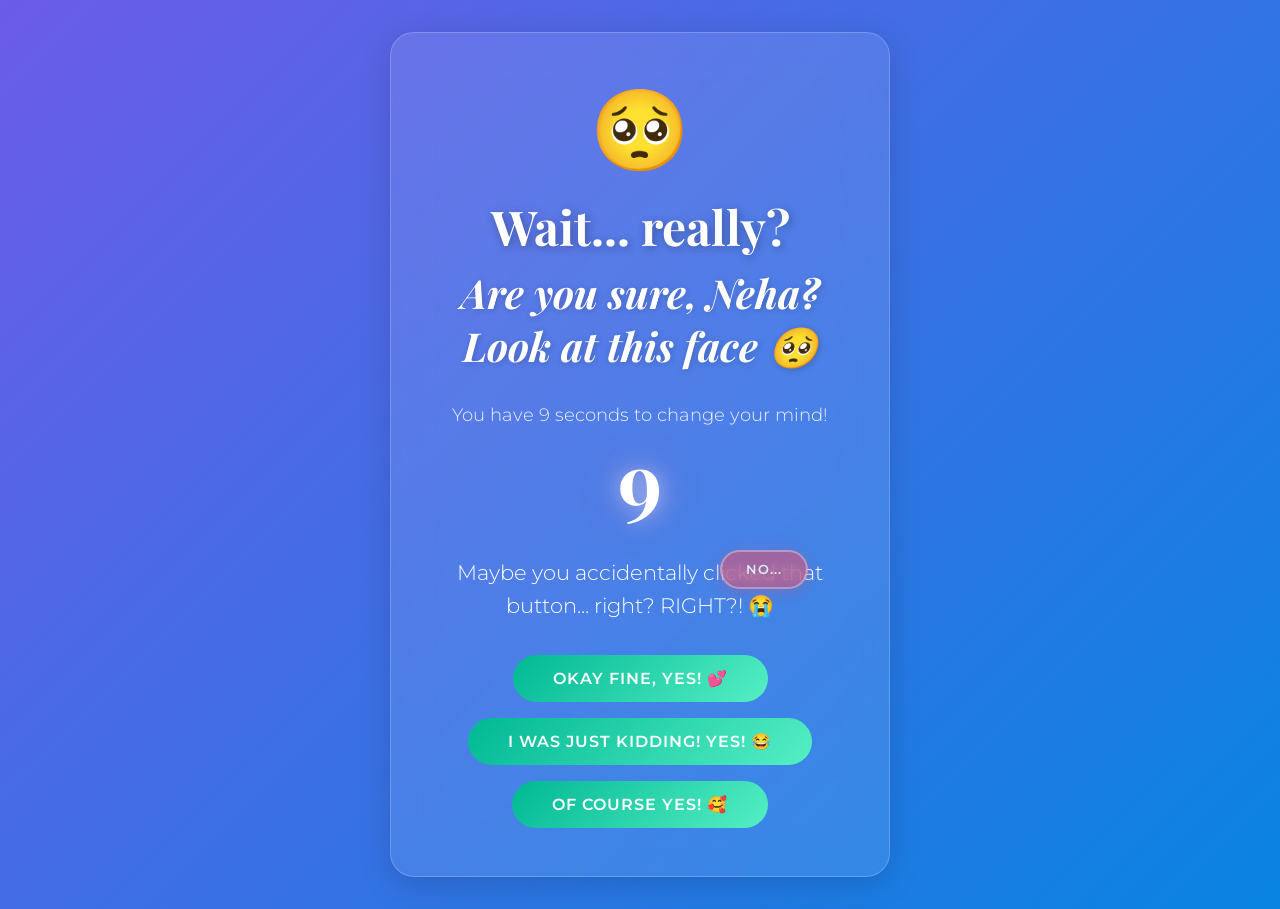
==== areyousure.html @ 9b6d23b0 "Neha's proposal site 💕" ====
<!DOCTYPE html>
<html lang="en">
<head>
  <meta charset="UTF-8">
  <meta name="viewport" content="width=device-width, initial-scale=1.0">
  <title>Wait... really? 🥺</title>
  <link rel="stylesheet" href="css/style.css">
  <style>
    .tiny-no {
      padding: 10px 24px !important;
      font-size: 0.8rem !important;
      opacity: 0.8;
    }
  </style>
</head>
<body class="bg-gradient-alt">

  <!-- Floating hearts background -->
  <div class="hearts-bg">
    <div class="heart">💔</div>
    <div class="heart">🥺</div>
    <div class="heart">💗</div>
    <div class="heart">😢</div>
    <div class="heart">💕</div>
    <div class="heart">🥺</div>
    <div class="heart">💔</div>
    <div class="heart">💗</div>
    <div class="heart">😢</div>
    <div class="heart">💕</div>
  </div>

  <!-- Main content -->
  <div class="page-container page-enter">
    <div class="glass-card">
      <div class="sad-emoji">🥺</div>
      <h1 class="heading-romantic" style="font-size: clamp(1.8rem, 5vw, 3rem); margin-top: 1rem;">
        Wait... really?
      </h1>
      <p class="subheading">Are you sure, Neha? Look at this face 🥺</p>

      <!-- Countdown timer -->
      <div class="countdown-container" id="countdown-container">
        <p class="countdown-text">You have <span id="countdown-label">10 seconds</span> to change your mind!</p>
        <div class="countdown-number" id="countdown-number">10</div>
      </div>

      <p class="body-text" id="plea-text">
        Maybe you accidentally clicked that button... right? RIGHT?! 😭
      </p>

      <!-- Decoy button area -->
      <div class="decoy-container" id="decoy-area">
        <button class="decoy-btn" onclick="window.location.href='celebration.html'">Okay fine, YES! 💕</button>
        <button class="decoy-btn" onclick="window.location.href='celebration.html'">I was just kidding! YES! 😂</button>
        <button class="decoy-btn" onclick="window.location.href='celebration.html'">OF COURSE YES! 🥰</button>
      </div>
    </div>
  </div>

  <!-- Tiny, super evasive No button -->
  <button class="btn btn-no tiny-no" id="no-btn">no...</button>

  <script src="js/dodge.js"></script>
  <script>
    // Countdown timer
    (function () {
      var countdownEl = document.getElementById('countdown-number');
      var countdownLabel = document.getElementById('countdown-label');
      var decoyArea = document.getElementById('decoy-area');
      var timeLeft = 10;

      var timer = setInterval(function () {
        timeLeft--;
        if (timeLeft >= 0) {
          countdownEl.textContent = timeLeft;
          countdownLabel.textContent = timeLeft + ' second' + (timeLeft !== 1 ? 's' : '');
        }

        if (timeLeft <= 0) {
          clearInterval(timer);
          countdownEl.textContent = '💕';
          countdownLabel.textContent = '0 seconds';

          // Time's up! Add more YES buttons
          var bonusTexts = [
            "TIME'S UP! Say YES! 🎉",
            "Too late to say No! 😂",
            "YES is the only answer! 💕",
            "Your heart says YES! 🥰"
          ];
          bonusTexts.forEach(function (text) {
            var btn = document.createElement('button');
            btn.className = 'decoy-btn';
            btn.textContent = text;
            btn.style.animation = 'bounceIn 0.5s ease-out';
            btn.onclick = function () { window.location.href = 'celebration.html'; };
            decoyArea.appendChild(btn);
          });

          // Update countdown text
          document.querySelector('.countdown-text').textContent = "Time's up! There's only one answer now! 💕";
        }
      }, 1000);
    })();

    // Even more aggressive dodging for this page
    var noBtn = document.getElementById('no-btn');
    var pleaText = document.getElementById('plea-text');
    var decoyArea = document.getElementById('decoy-area');
    var extraDodges = 0;

    var pleaTexts = [
      "Maybe you accidentally clicked that button... right? RIGHT?! 😭",
      "Okay that's TWO times now... are you just testing the button? 🤔",
      "NEHA PLEASE 😭😭😭 Just click one of the green buttons!",
      "I literally made this entire website for you... 🥺💕",
      "The No button is getting smaller... just like my hopes 😂😭",
      "Fine, I'll add MORE Yes buttons! You can't escape love! 💕"
    ];

    // Override dodge behavior for harder mode
    noBtn.addEventListener('mouseenter', function () {
      extraDodges++;

      // Update plea text
      if (extraDodges < pleaTexts.length) {
        pleaText.textContent = pleaTexts[extraDodges];
      }

      // Shrink even more
      var size = Math.max(4, 14 - extraDodges * 2);
      noBtn.style.fontSize = size + 'px';
      noBtn.style.padding = Math.max(2, 6 - extraDodges) + 'px ' + Math.max(4, 14 - extraDodges * 2) + 'px';
      noBtn.style.opacity = Math.max(0.1, 0.4 - extraDodges * 0.05);

      // Grow existing YES buttons
      var decoyBtns = decoyArea.querySelectorAll('.decoy-btn');
      var growScale = 1 + extraDodges * 0.06;
      decoyBtns.forEach(function (btn) {
        btn.style.transform = 'scale(' + Math.min(growScale, 1.5) + ')';
      });

      // Add more Yes decoy buttons
      if (extraDodges % 2 === 0) {
        var newBtn = document.createElement('button');
        newBtn.className = 'decoy-btn';
        var texts = ["YES YES YES! 💕", "Definitely YES! 🥰", "Say YES already! 😂", "100% YES! 💖", "YESSS! 🎉"];
        newBtn.textContent = texts[Math.floor(Math.random() * texts.length)];
        newBtn.onclick = function () { window.location.href = 'celebration.html'; };
        decoyArea.appendChild(newBtn);
      }

      // After many dodges, the No button disappears entirely
      if (extraDodges >= 10) {
        noBtn.style.display = 'none';
        pleaText.textContent = "The 'No' button has left the chat. There's only one option now! 😂💕";
      }
    });

    // If somehow clicked again, just reload with funnier text
    noBtn.addEventListener('click', function (e) {
      e.preventDefault();
      e.stopPropagation();
      window.location.reload();
    });
  </script>
</body>
</html>
---- css/style.css ----
@import url('https://fonts.googleapis.com/css2?family=Montserrat:wght@300;400;500;600;700;800&family=Playfair+Display:ital,wght@0,400;0,600;0,700;0,800;1,400;1,600;1,700&display=swap');

/* ========== RESET & BASE ========== */
*, *::before, *::after {
  margin: 0;
  padding: 0;
  box-sizing: border-box;
}

html {
  scroll-behavior: smooth;
}

html, body {
  width: 100%;
  min-height: 100vh;
  overflow-x: hidden;
  font-family: 'Montserrat', sans-serif;
  color: #fff;
}

/* ========== ANIMATED BACKGROUNDS ========== */
.bg-gradient {
  background: linear-gradient(-45deg, #ff6b9d, #c44dff, #ff4757, #ffa502, #ff6b9d);
  background-size: 400% 400%;
  animation: gradientShift 8s ease infinite;
}

.bg-gradient-alt {
  background: linear-gradient(-45deg, #6c5ce7, #a29bfe, #74b9ff, #0984e3, #6c5ce7);
  background-size: 400% 400%;
  animation: gradientShift 10s ease infinite;
}

.bg-celebration {
  background: linear-gradient(-45deg, #ff6b9d, #ff4757, #ffa502, #c44dff, #ff6b9d, #ff4757);
  background-size: 600% 600%;
  animation: gradientShift 6s ease infinite;
}

@keyframes gradientShift {
  0% { background-position: 0% 50%; }
  50% { background-position: 100% 50%; }
  100% { background-position: 0% 50%; }
}

/* ========== PAGE LAYOUT ========== */
.page-container {
  display: flex;
  flex-direction: column;
  align-items: center;
  justify-content: center;
  min-height: 100vh;
  padding: 2rem;
  position: relative;
  z-index: 1;
}

/* ========== FLOATING HEARTS BACKGROUND ========== */
.hearts-bg {
  position: fixed;
  top: 0;
  left: 0;
  width: 100%;
  height: 100%;
  pointer-events: none;
  overflow: hidden;
  z-index: 0;
}

.heart {
  position: absolute;
  bottom: -10%;
  font-size: 1.5rem;
  animation: floatUp linear infinite;
  opacity: 0.6;
}

.heart:nth-child(1)  { left: 5%;  animation-duration: 8s;  animation-delay: 0s;   font-size: 1.2rem; }
.heart:nth-child(2)  { left: 15%; animation-duration: 10s; animation-delay: 1s;   font-size: 1.8rem; }
.heart:nth-child(3)  { left: 25%; animation-duration: 7s;  animation-delay: 2s;   font-size: 1rem;  }
.heart:nth-child(4)  { left: 35%; animation-duration: 9s;  animation-delay: 0.5s; font-size: 2rem;  }
.heart:nth-child(5)  { left: 45%; animation-duration: 11s; animation-delay: 3s;   font-size: 1.4rem; }
.heart:nth-child(6)  { left: 55%; animation-duration: 8s;  animation-delay: 1.5s; font-size: 1.6rem; }
.heart:nth-child(7)  { left: 65%; animation-duration: 10s; animation-delay: 2.5s; font-size: 1.1rem; }
.heart:nth-child(8)  { left: 75%; animation-duration: 7s;  animation-delay: 0.8s; font-size: 1.9rem; }
.heart:nth-child(9)  { left: 85%; animation-duration: 9s;  animation-delay: 3.5s; font-size: 1.3rem; }
.heart:nth-child(10) { left: 92%; animation-duration: 12s; animation-delay: 1.2s; font-size: 1.7rem; }

@keyframes floatUp {
  0% {
    transform: translateY(0) rotate(0deg) scale(1);
    opacity: 0.7;
  }
  50% {
    opacity: 1;
  }
  100% {
    transform: translateY(-110vh) rotate(720deg) scale(0.3);
    opacity: 0;
  }
}

/* ========== TYPOGRAPHY ========== */
.heading-romantic {
  font-family: 'Playfair Display', serif;
  font-weight: 700;
  font-size: clamp(2rem, 6vw, 4rem);
  text-shadow: 2px 2px 10px rgba(0, 0, 0, 0.3);
  margin-bottom: 0.5rem;
  text-align: center;
}

.subheading {
  font-family: 'Playfair Display', serif;
  font-style: italic;
  font-size: clamp(1.5rem, 4vw, 2.5rem);
  font-weight: 700;
  text-shadow: 1px 1px 6px rgba(0, 0, 0, 0.2);
  margin-bottom: 2rem;
  text-align: center;
}

.body-text {
  font-family: 'Montserrat', sans-serif;
  font-size: clamp(1rem, 2.5vw, 1.3rem);
  font-weight: 300;
  line-height: 1.6;
  text-align: center;
  max-width: 600px;
}

/* ========== PHOTO PLACEHOLDER ========== */
.photo-frame {
  width: clamp(150px, 30vw, 220px);
  height: clamp(150px, 30vw, 220px);
  border-radius: 50%;
  border: 5px solid rgba(255, 255, 255, 0.6);
  overflow: hidden;
  margin: 1.5rem 0;
  position: relative;
  background: rgba(255, 255, 255, 0.1);
  backdrop-filter: blur(10px);
  display: flex;
  align-items: center;
  justify-content: center;
  animation: glowRingPulse 3s ease-in-out infinite;
}

@keyframes glowRingPulse {
  0%, 100% {
    box-shadow: 0 0 30px rgba(255, 107, 157, 0.5), 0 0 60px rgba(196, 77, 255, 0.3), 0 0 0 0 rgba(255, 107, 157, 0);
  }
  50% {
    box-shadow: 0 0 40px rgba(255, 107, 157, 0.8), 0 0 80px rgba(196, 77, 255, 0.5), 0 0 20px 10px rgba(255, 107, 157, 0.2);
  }
}

.photo-frame img {
  width: 100%;
  height: 100%;
  object-fit: cover;
  object-position: center 90%;
}

.photo-frame .placeholder-text {
  font-family: 'Playfair Display', serif;
  font-style: italic;
  font-size: 1rem;
  opacity: 0.7;
  text-align: center;
  padding: 1rem;
}

/* ========== BUTTONS ========== */
.btn-container {
  display: flex;
  gap: 1.5rem;
  margin-top: 2rem;
  align-items: center;
  flex-wrap: wrap;
  justify-content: center;
}

.btn {
  border: none;
  border-radius: 50px;
  font-family: 'Montserrat', sans-serif;
  font-weight: 600;
  cursor: pointer;
  transition: all 0.3s ease;
  text-transform: uppercase;
  letter-spacing: 1px;
}

.btn-yes {
  padding: 18px 50px;
  font-size: clamp(1.1rem, 3vw, 1.4rem);
  background: linear-gradient(135deg, #00b894, #00cec9, #55efc4);
  color: #fff;
  box-shadow: 0 5px 25px rgba(0, 184, 148, 0.5), 0 0 40px rgba(0, 206, 201, 0.3);
  animation: pulseGlow 2s ease-in-out infinite;
  position: relative;
  overflow: visible;
}

.btn-yes:hover {
  transform: scale(1.1);
  box-shadow: 0 8px 35px rgba(0, 184, 148, 0.7), 0 0 60px rgba(0, 206, 201, 0.5);
}

@keyframes pulseGlow {
  0%, 100% {
    box-shadow: 0 5px 25px rgba(0, 184, 148, 0.5), 0 0 40px rgba(0, 206, 201, 0.3);
  }
  50% {
    box-shadow: 0 5px 35px rgba(0, 184, 148, 0.8), 0 0 60px rgba(0, 206, 201, 0.6), 0 0 80px rgba(85, 239, 196, 0.3);
  }
}

/* YES button sparkles on hover */
.btn-yes-sparkle {
  position: absolute;
  width: 6px;
  height: 6px;
  border-radius: 50%;
  pointer-events: none;
  animation: yesSparkle 0.8s ease-out forwards;
}

@keyframes yesSparkle {
  0% { transform: scale(0) translate(0, 0); opacity: 1; }
  100% { transform: scale(1) translate(var(--tx), var(--ty)); opacity: 0; }
}

.btn-no {
  padding: 14px 36px;
  font-size: clamp(0.9rem, 2.5vw, 1.1rem);
  background: rgba(255, 71, 87, 0.6);
  color: #fff;
  backdrop-filter: blur(5px);
  border: 2px solid rgba(255, 255, 255, 0.4);
  position: absolute;
  transition: all 0.15s ease;
  user-select: none;
  -webkit-user-select: none;
  font-weight: 600;
  text-shadow: 1px 1px 3px rgba(0, 0, 0, 0.2);
  box-shadow: 0 3px 15px rgba(255, 71, 87, 0.3);
}

.btn-no:hover {
  background: rgba(255, 71, 87, 0.8);
}

.btn-no.dodging {
  transition: none;
}

/* ========== CARD / GLASS PANEL ========== */
.glass-card {
  background: rgba(255, 255, 255, 0.1);
  backdrop-filter: blur(20px);
  -webkit-backdrop-filter: blur(20px);
  border-radius: 24px;
  border: 1px solid rgba(255, 255, 255, 0.2);
  padding: clamp(2rem, 5vw, 3rem);
  text-align: center;
  max-width: 500px;
  width: 90%;
  box-shadow: 0 8px 32px rgba(0, 0, 0, 0.15);
}

/* ========== CINEMATIC ENTRANCE (INDEX) ========== */
#particle-canvas {
  position: fixed;
  top: 0;
  left: 0;
  width: 100%;
  height: 100%;
  pointer-events: none;
  z-index: 0;
}

.cinematic-overlay {
  position: fixed;
  top: 0; left: 0;
  width: 100%; height: 100%;
  background: radial-gradient(ellipse at center, #1a0a2e 0%, #0d0015 60%, #000 100%);
  display: flex;
  flex-direction: column;
  align-items: center;
  justify-content: center;
  z-index: 1000;
  transition: opacity 1.2s ease, visibility 1.2s;
}

.cinematic-overlay.hidden {
  opacity: 0;
  visibility: hidden;
  pointer-events: none;
}

.cinematic-text {
  font-family: 'Playfair Display', serif;
  font-weight: 700;
  font-size: clamp(2rem, 6vw, 3.5rem);
  opacity: 0;
  text-shadow: 0 0 30px rgba(255, 107, 157, 0.6), 0 0 60px rgba(196, 77, 255, 0.3);
  transition: opacity 0.8s ease;
  text-align: center;
  padding: 0 1rem;
}

.cinematic-text.visible {
  opacity: 1;
}

.cinematic-text.fade-out {
  opacity: 0;
}

/* ========== CELEBRATION PAGE ========== */
#confetti-canvas {
  position: fixed;
  top: 0;
  left: 0;
  width: 100%;
  height: 100%;
  pointer-events: none;
  z-index: 10;
}

.celebration-content {
  position: relative;
  z-index: 5;
  display: flex;
  flex-direction: column;
  align-items: center;
  gap: 2rem;
  padding: 2rem;
  min-height: 100vh;
}

.celebration-heading {
  font-family: 'Playfair Display', serif;
  font-weight: 700;
  font-size: clamp(2.5rem, 8vw, 5rem);
  text-shadow: 3px 3px 15px rgba(0, 0, 0, 0.3);
  animation: bounceIn 1s ease-out;
}

@keyframes bounceIn {
  0% { transform: scale(0); opacity: 0; }
  50% { transform: scale(1.2); }
  70% { transform: scale(0.9); }
  100% { transform: scale(1); opacity: 1; }
}

/* ========== SLIDESHOW ========== */
.slideshow-container {
  width: clamp(280px, 70vw, 400px);
  height: clamp(350px, 90vw, 530px);
  position: relative;
  border-radius: 20px;
  overflow: hidden;
  border: 4px solid rgba(255, 255, 255, 0.4);
  box-shadow: 0 10px 40px rgba(0, 0, 0, 0.2);
  background: rgba(255, 255, 255, 0.05);
}

.slide {
  position: absolute;
  top: 0;
  left: 0;
  width: 100%;
  height: 100%;
  opacity: 0;
  transition: opacity 1s ease;
  display: flex;
  align-items: center;
  justify-content: center;
}

.slide.active {
  opacity: 1;
}

.slide img {
  width: 100%;
  height: 100%;
  object-fit: cover;
  object-position: top;
}

.slide .slide-placeholder {
  font-family: 'Playfair Display', serif;
  font-style: italic;
  font-size: 1.3rem;
  opacity: 0.5;
  text-align: center;
}

.slideshow-dots {
  display: flex;
  gap: 8px;
  justify-content: center;
  margin-top: 1rem;
}

.dot {
  width: 10px;
  height: 10px;
  border-radius: 50%;
  background: rgba(255, 255, 255, 0.3);
  cursor: pointer;
  transition: all 0.3s;
}

.dot.active {
  background: #fff;
  transform: scale(1.3);
}

/* ========== TYPEWRITER MESSAGE ========== */
.love-message {
  font-family: 'Playfair Display', serif;
  font-style: italic;
  font-size: clamp(1.2rem, 3vw, 1.8rem);
  line-height: 1.8;
  max-width: 600px;
  text-align: center;
  min-height: 120px;
}

.love-message .cursor {
  display: inline-block;
  width: 2px;
  height: 1.2em;
  background: #fff;
  margin-left: 2px;
  animation: blink 0.7s infinite;
  vertical-align: text-bottom;
}

@keyframes blink {
  0%, 100% { opacity: 1; }
  50% { opacity: 0; }
}

/* ========== AUDIO PLAYER ========== */
.audio-section {
  display: flex;
  flex-direction: column;
  align-items: center;
  gap: 0.8rem;
}

.audio-section-label {
  font-family: 'Playfair Display', serif;
  font-style: italic;
  font-size: clamp(1.2rem, 3vw, 1.6rem);
  font-weight: 700;
  text-shadow: 1px 1px 6px rgba(0, 0, 0, 0.2);
}

.audio-player {
  display: flex;
  align-items: center;
  gap: 1rem;
  background: rgba(255, 255, 255, 0.1);
  backdrop-filter: blur(15px);
  border-radius: 50px;
  padding: 12px 24px;
  border: 1px solid rgba(255, 255, 255, 0.2);
}

.audio-btn {
  width: 50px;
  height: 50px;
  border-radius: 50%;
  border: none;
  background: linear-gradient(135deg, #ff6b9d, #c44dff);
  color: #fff;
  font-size: 1.3rem;
  cursor: pointer;
  display: flex;
  align-items: center;
  justify-content: center;
  transition: transform 0.2s;
  flex-shrink: 0;
}

.audio-btn:hover {
  transform: scale(1.1);
}

.audio-wave {
  display: flex;
  align-items: center;
  gap: 3px;
  height: 30px;
}

.audio-wave .bar {
  width: 4px;
  background: rgba(255, 255, 255, 0.6);
  border-radius: 2px;
  animation: waveAnim 1s ease-in-out infinite;
}

.audio-wave .bar:nth-child(1) { height: 30%; animation-delay: 0s; }
.audio-wave .bar:nth-child(2) { height: 60%; animation-delay: 0.1s; }
.audio-wave .bar:nth-child(3) { height: 100%; animation-delay: 0.2s; }
.audio-wave .bar:nth-child(4) { height: 40%; animation-delay: 0.3s; }
.audio-wave .bar:nth-child(5) { height: 80%; animation-delay: 0.15s; }
.audio-wave .bar:nth-child(6) { height: 50%; animation-delay: 0.25s; }
.audio-wave .bar:nth-child(7) { height: 70%; animation-delay: 0.05s; }
.audio-wave .bar:nth-child(8) { height: 35%; animation-delay: 0.35s; }

.audio-wave.paused .bar {
  animation-play-state: paused;
  height: 20% !important;
}

@keyframes waveAnim {
  0%, 100% { transform: scaleY(0.3); }
  50% { transform: scaleY(1); }
}

.audio-label {
  font-family: 'Playfair Display', serif;
  font-style: italic;
  font-size: 1rem;
  opacity: 0.8;
  white-space: nowrap;
}

/* ========== SPARKLE PARTICLES ========== */
.sparkle {
  position: fixed;
  width: 4px;
  height: 4px;
  border-radius: 50%;
  background: #fff;
  pointer-events: none;
  animation: sparkleAnim 2s ease-out forwards;
  z-index: 15;
}

@keyframes sparkleAnim {
  0% { transform: scale(0); opacity: 1; }
  50% { transform: scale(1); opacity: 0.8; }
  100% { transform: scale(0); opacity: 0; }
}

/* ========== "ARE YOU SURE" PAGE EXTRAS ========== */
.decoy-btn {
  padding: 14px 40px;
  font-size: 1rem;
  background: linear-gradient(135deg, #00b894, #55efc4);
  color: #fff;
  border: none;
  border-radius: 50px;
  font-family: 'Montserrat', sans-serif;
  font-weight: 600;
  cursor: pointer;
  transition: all 0.3s;
  text-transform: uppercase;
  letter-spacing: 1px;
}

.decoy-btn:hover {
  transform: scale(1.05);
  box-shadow: 0 5px 20px rgba(0, 184, 148, 0.5);
}

.decoy-container {
  display: flex;
  flex-wrap: wrap;
  gap: 1rem;
  justify-content: center;
  margin-top: 2rem;
  max-width: 500px;
}

.sad-emoji {
  font-size: clamp(3rem, 8vw, 5rem);
  animation: wobble 2s ease-in-out infinite;
}

@keyframes wobble {
  0%, 100% { transform: rotate(-5deg); }
  50% { transform: rotate(5deg); }
}

/* Countdown timer */
.countdown-container {
  margin: 1.5rem 0;
  text-align: center;
}

.countdown-text {
  font-family: 'Montserrat', sans-serif;
  font-size: clamp(0.9rem, 2.5vw, 1.1rem);
  font-weight: 300;
  opacity: 0.9;
}

.countdown-number {
  font-family: 'Playfair Display', serif;
  font-weight: 700;
  font-size: clamp(3rem, 8vw, 5rem);
  display: inline-block;
  text-shadow: 0 0 20px rgba(255, 255, 255, 0.5), 0 0 40px rgba(255, 107, 157, 0.4);
  animation: countdownPulse 1s ease-in-out infinite;
}

@keyframes countdownPulse {
  0%, 100% { transform: scale(1); }
  50% { transform: scale(1.15); }
}

/* Screen shake */
@keyframes screenShake {
  0%, 100% { transform: translate(0, 0) rotate(0deg); }
  10% { transform: translate(-5px, -3px) rotate(-1deg); }
  20% { transform: translate(5px, 2px) rotate(1deg); }
  30% { transform: translate(-3px, 5px) rotate(0deg); }
  40% { transform: translate(3px, -2px) rotate(1deg); }
  50% { transform: translate(-2px, 3px) rotate(-1deg); }
  60% { transform: translate(4px, -1px) rotate(0deg); }
  70% { transform: translate(-4px, 2px) rotate(-1deg); }
  80% { transform: translate(2px, -3px) rotate(1deg); }
  90% { transform: translate(-1px, 1px) rotate(0deg); }
}

.shake {
  animation: screenShake 0.5s ease-in-out;
}

/* ========== PAGE TRANSITION ========== */
.page-enter {
  animation: fadeInUp 0.6s ease-out;
}

@keyframes fadeInUp {
  0% {
    opacity: 0;
    transform: translateY(30px);
  }
  100% {
    opacity: 1;
    transform: translateY(0);
  }
}

/* ========== SCROLL REVEAL ANIMATIONS ========== */
.reveal {
  opacity: 0;
  transform: translateY(40px);
  transition: opacity 0.8s ease, transform 0.8s ease;
}

.reveal.visible {
  opacity: 1;
  transform: translateY(0);
}

.reveal-left {
  opacity: 0;
  transform: translateX(-40px);
  transition: opacity 0.8s ease, transform 0.8s ease;
}

.reveal-left.visible {
  opacity: 1;
  transform: translateX(0);
}

.reveal-right {
  opacity: 0;
  transform: translateX(40px);
  transition: opacity 0.8s ease, transform 0.8s ease;
}

.reveal-right.visible {
  opacity: 1;
  transform: translateX(0);
}

/* ========== PHOTO GALLERY ========== */
.gallery-section {
  width: 100%;
  max-width: 900px;
  padding: 2rem 0;
}

.gallery-title {
  font-family: 'Playfair Display', serif;
  font-weight: 700;
  font-size: clamp(1.8rem, 5vw, 3rem);
  text-shadow: 2px 2px 10px rgba(0, 0, 0, 0.3);
  text-align: center;
  margin-bottom: 2rem;
}

.photo-gallery {
  display: grid;
  grid-template-columns: repeat(auto-fill, minmax(200px, 1fr));
  gap: 1rem;
  padding: 0 1rem;
}

.gallery-item {
  position: relative;
  border-radius: 16px;
  overflow: hidden;
  aspect-ratio: 3/4;
  border: 3px solid rgba(255, 255, 255, 0.2);
  box-shadow: 0 4px 20px rgba(0, 0, 0, 0.15);
  cursor: pointer;
  opacity: 0;
  transform: translateY(30px) scale(0.95);
  transition: opacity 0.6s ease, transform 0.6s ease, box-shadow 0.3s ease, border-color 0.3s ease;
}

.gallery-item.visible {
  opacity: 1;
  transform: translateY(0) scale(1);
}

.gallery-item:hover {
  transform: translateY(-5px) scale(1.03);
  box-shadow: 0 8px 30px rgba(255, 107, 157, 0.4), 0 0 20px rgba(196, 77, 255, 0.3);
  border-color: rgba(255, 255, 255, 0.5);
}

.gallery-item img {
  width: 100%;
  height: 100%;
  object-fit: cover;
  object-position: top;
  transition: transform 0.5s ease;
}

.gallery-item:hover img {
  transform: scale(1.08);
}

/* ========== SONG SECTION ========== */
.song-section {
  width: 100%;
  max-width: 600px;
  text-align: center;
}

.song-section .glass-card {
  width: 100%;
  max-width: 600px;
}

.song-label {
  font-family: 'Playfair Display', serif;
  font-style: italic;
  font-size: clamp(1.3rem, 3.5vw, 1.8rem);
  font-weight: 700;
  margin-bottom: 1rem;
  text-shadow: 1px 1px 6px rgba(0, 0, 0, 0.2);
}

.youtube-embed {
  width: 100%;
  aspect-ratio: 16/9;
  border-radius: 12px;
  border: 2px solid rgba(255, 255, 255, 0.2);
}

/* ========== FINAL MESSAGE SECTION ========== */
.final-section {
  text-align: center;
  padding: 3rem 1rem;
  margin-top: 2rem;
  margin-bottom: 3rem;
}

.final-wifey {
  font-family: 'Playfair Display', serif;
  font-weight: 700;
  font-size: clamp(2.5rem, 7vw, 4.5rem);
  text-shadow: 0 0 30px rgba(255, 107, 157, 0.6), 0 0 60px rgba(196, 77, 255, 0.4), 2px 2px 10px rgba(0, 0, 0, 0.3);
  animation: glowText 3s ease-in-out infinite;
}

@keyframes glowText {
  0%, 100% {
    text-shadow: 0 0 30px rgba(255, 107, 157, 0.6), 0 0 60px rgba(196, 77, 255, 0.4), 2px 2px 10px rgba(0, 0, 0, 0.3);
  }
  50% {
    text-shadow: 0 0 50px rgba(255, 107, 157, 0.9), 0 0 100px rgba(196, 77, 255, 0.6), 0 0 150px rgba(255, 107, 157, 0.3), 2px 2px 10px rgba(0, 0, 0, 0.3);
  }
}

.final-forever {
  font-family: 'Playfair Display', serif;
  font-style: italic;
  font-size: clamp(1.5rem, 4vw, 2.5rem);
  font-weight: 700;
  margin-top: 1rem;
  background: linear-gradient(90deg, #fff, #ffd32a, #ff6b9d, #c44dff, #fff);
  background-size: 200% auto;
  -webkit-background-clip: text;
  -webkit-text-fill-color: transparent;
  background-clip: text;
  animation: shimmerText 3s linear infinite;
}

@keyframes shimmerText {
  0% { background-position: 0% center; }
  100% { background-position: 200% center; }
}

.final-credit {
  font-family: 'Montserrat', sans-serif;
  font-size: clamp(0.9rem, 2vw, 1.1rem);
  font-weight: 300;
  opacity: 0.6;
  margin-top: 1.5rem;
  letter-spacing: 1px;
}

/* ========== FIREWORK PARTICLE ========== */
.firework-particle {
  position: fixed;
  width: 4px;
  height: 4px;
  border-radius: 50%;
  pointer-events: none;
  z-index: 12;
}

/* ========== RESPONSIVE ========== */
@media (max-width: 480px) {
  .glass-card {
    padding: 1.5rem;
    border-radius: 18px;
  }

  .btn-yes {
    padding: 15px 40px;
  }

  .btn-container {
    gap: 1rem;
  }

  .audio-player {
    padding: 8px 16px;
    gap: 0.5rem;
  }

  .audio-btn {
    width: 40px;
    height: 40px;
    font-size: 1rem;
  }

  .photo-gallery {
    grid-template-columns: repeat(2, 1fr);
    gap: 0.75rem;
    padding: 0 0.5rem;
  }

  .gallery-item {
    aspect-ratio: 3/4;
  }
}
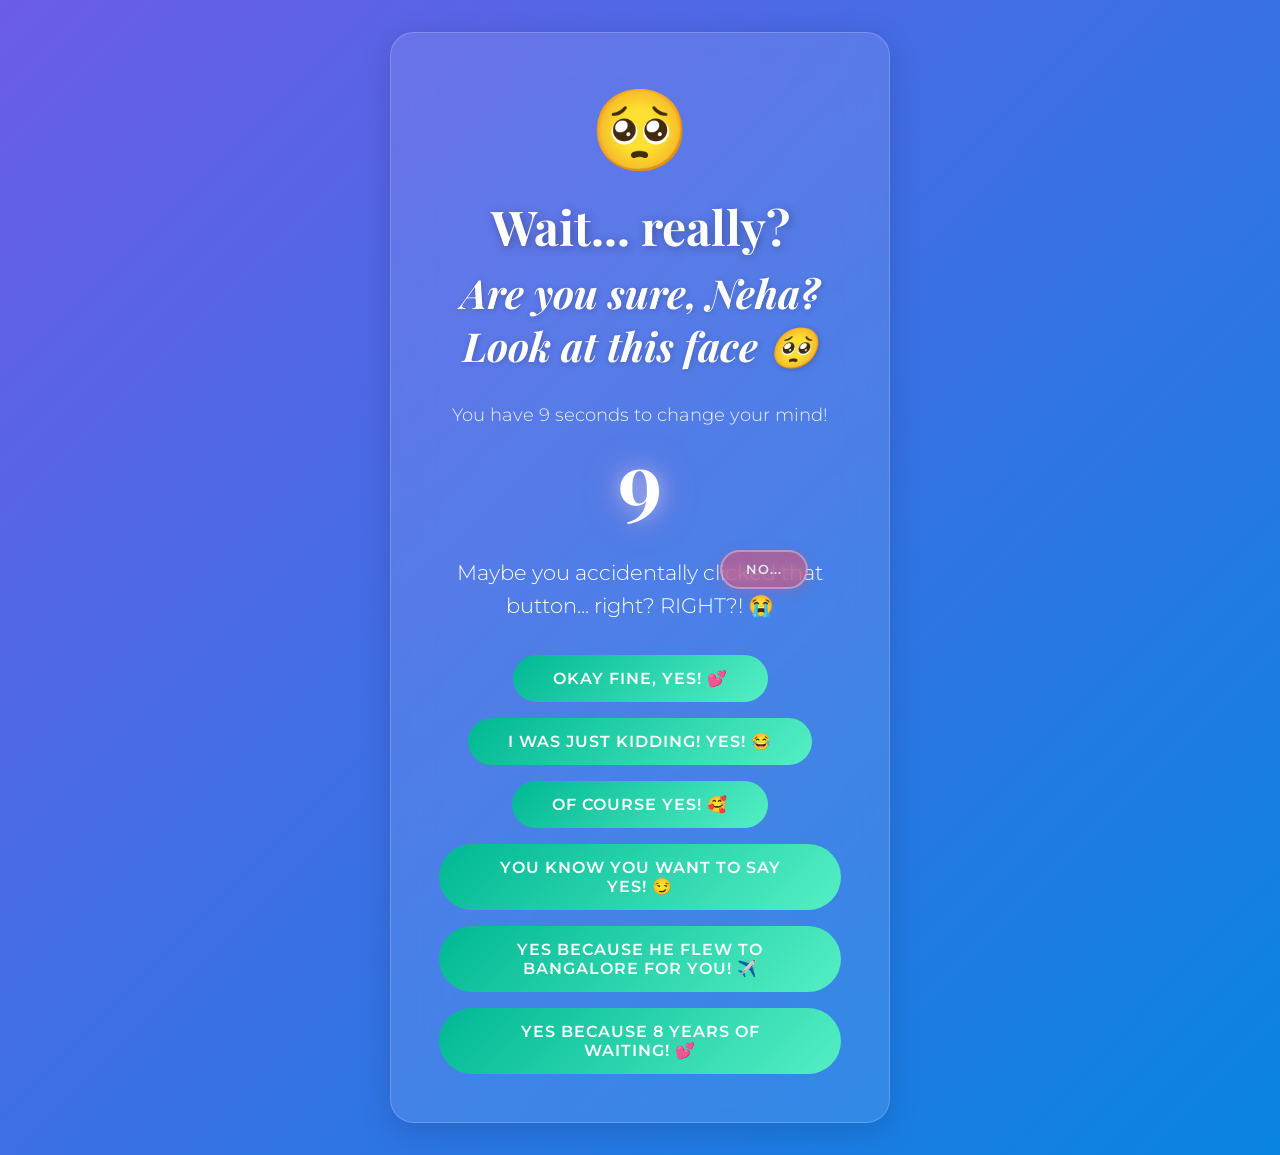
==== commit d17c8aa9: "Let NO be clickable after 10s, flood of YES buttons on areyousure" ====
--- a/areyousure.html
+++ b/areyousure.html
@@ -53,6 +53,9 @@
         <button class="decoy-btn" onclick="window.location.href='celebration.html'">Okay fine, YES! 💕</button>
         <button class="decoy-btn" onclick="window.location.href='celebration.html'">I was just kidding! YES! 😂</button>
         <button class="decoy-btn" onclick="window.location.href='celebration.html'">OF COURSE YES! 🥰</button>
+        <button class="decoy-btn" onclick="window.location.href='celebration.html'">You know you want to say YES! 😏</button>
+        <button class="decoy-btn" onclick="window.location.href='celebration.html'">YES because he flew to Bangalore for you! ✈️</button>
+        <button class="decoy-btn" onclick="window.location.href='celebration.html'">YES because 8 years of waiting! 💕</button>
       </div>
     </div>
   </div>
@@ -81,21 +84,35 @@
           countdownEl.textContent = '💕';
           countdownLabel.textContent = '0 seconds';
 
-          // Time's up! Add more YES buttons
+          // Time's up! Add a flood of YES buttons
           var bonusTexts = [
             "TIME'S UP! Say YES! 🎉",
             "Too late to say No! 😂",
             "YES is the only answer! 💕",
-            "Your heart says YES! 🥰"
+            "Your heart says YES! 🥰",
+            "He made a whole website for you! YES! 🫠",
+            "He waited 8 YEARS! YES! ⏳",
+            "Remember CP? That kiss? YES! 💋",
+            "Japan trip is waiting! YES! 🇯🇵",
+            "He flew to Bangalore just to see you! YES! ✈️",
+            "Your future wifey title is waiting! YES! 💍",
+            "Even this button knows you want to say YES! 😂",
+            "Last chance... YES! 🥺💕"
           ];
-          bonusTexts.forEach(function (text) {
-            var btn = document.createElement('button');
-            btn.className = 'decoy-btn';
-            btn.textContent = text;
-            btn.style.animation = 'bounceIn 0.5s ease-out';
-            btn.onclick = function () { window.location.href = 'celebration.html'; };
-            decoyArea.appendChild(btn);
+          bonusTexts.forEach(function (text, i) {
+            setTimeout(function () {
+              var btn = document.createElement('button');
+              btn.className = 'decoy-btn';
+              btn.textContent = text;
+              btn.style.animation = 'bounceIn 0.5s ease-out';
+              btn.onclick = function () { window.location.href = 'celebration.html'; };
+              decoyArea.appendChild(btn);
+            }, i * 200);
           });
+
+          // Hide the NO button
+          var noBtn = document.getElementById('no-btn');
+          if (noBtn) noBtn.style.display = 'none';
 
           // Update countdown text
           document.querySelector('.countdown-text').textContent = "Time's up! There's only one answer now! 💕";
--- a/css/style.css
+++ b/css/style.css
@@ -448,6 +448,96 @@
   50% { opacity: 0; }
 }
 
+/* ========== OUR STORY SECTION ========== */
+.story-section {
+  width: 100%;
+  max-width: 700px;
+  padding: 2rem 1rem;
+}
+
+.story-card {
+  background: rgba(0, 0, 0, 0.3);
+  backdrop-filter: blur(20px);
+  -webkit-backdrop-filter: blur(20px);
+  border-radius: 24px;
+  border: 1px solid rgba(255, 255, 255, 0.15);
+  padding: clamp(2rem, 5vw, 3rem);
+  box-shadow: 0 8px 32px rgba(0, 0, 0, 0.2);
+  position: relative;
+  overflow: hidden;
+}
+
+.story-card::before {
+  content: '';
+  position: absolute;
+  top: 0;
+  left: 0;
+  right: 0;
+  height: 3px;
+  background: linear-gradient(90deg, transparent, rgba(255, 255, 255, 0.5), transparent);
+}
+
+.story-date {
+  font-family: 'Montserrat', sans-serif;
+  font-size: 0.85rem;
+  font-weight: 600;
+  letter-spacing: 3px;
+  text-transform: uppercase;
+  opacity: 0.6;
+  margin-bottom: 0.5rem;
+}
+
+.story-title {
+  font-family: 'Playfair Display', serif;
+  font-weight: 700;
+  font-size: clamp(1.8rem, 5vw, 2.8rem);
+  margin-bottom: 1.5rem;
+  line-height: 1.3;
+}
+
+.story-photo {
+  width: 100%;
+  border-radius: 16px;
+  border: 3px solid rgba(255, 255, 255, 0.2);
+  box-shadow: 0 10px 40px rgba(0, 0, 0, 0.3);
+  margin-bottom: 2rem;
+  transition: transform 0.5s ease, box-shadow 0.5s ease;
+}
+
+.story-photo:hover {
+  transform: scale(1.02);
+  box-shadow: 0 15px 50px rgba(255, 107, 157, 0.3), 0 0 30px rgba(196, 77, 255, 0.2);
+}
+
+.story-text {
+  font-family: 'Playfair Display', serif;
+  font-style: italic;
+  font-size: clamp(1rem, 2.5vw, 1.25rem);
+  line-height: 2;
+  opacity: 0.9;
+  text-align: left;
+}
+
+.story-text p {
+  margin-bottom: 1.2rem;
+}
+
+.story-text .highlight {
+  color: #ff6b9d;
+  font-weight: 600;
+  font-style: normal;
+}
+
+.story-text .dramatic {
+  display: block;
+  text-align: center;
+  font-size: clamp(1.2rem, 3vw, 1.5rem);
+  font-weight: 700;
+  font-style: normal;
+  margin: 1.5rem 0;
+  text-shadow: 0 0 20px rgba(255, 107, 157, 0.4);
+}
+
 /* ========== AUDIO PLAYER ========== */
 .audio-section {
   display: flex;
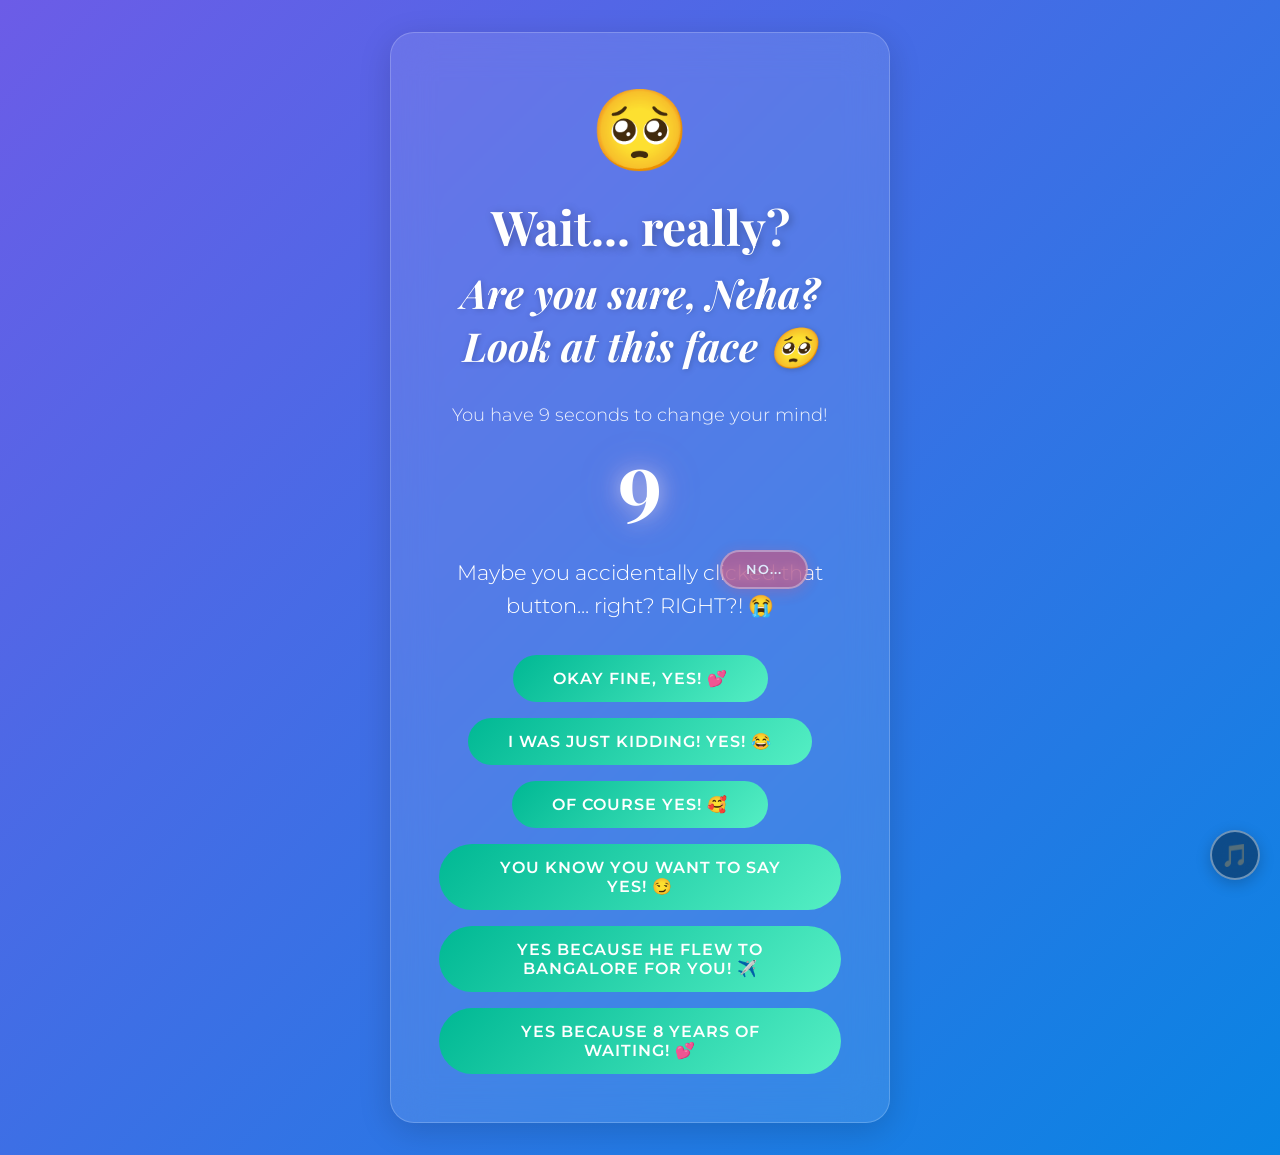
==== commit cf913668: "Add floating background music player on all pages" ====
--- a/areyousure.html
+++ b/areyousure.html
@@ -63,6 +63,7 @@
   <!-- Tiny, super evasive No button -->
   <button class="btn btn-no tiny-no" id="no-btn">no...</button>
 
+  <script src="js/bgmusic.js"></script>
   <script src="js/dodge.js"></script>
   <script>
     // Countdown timer
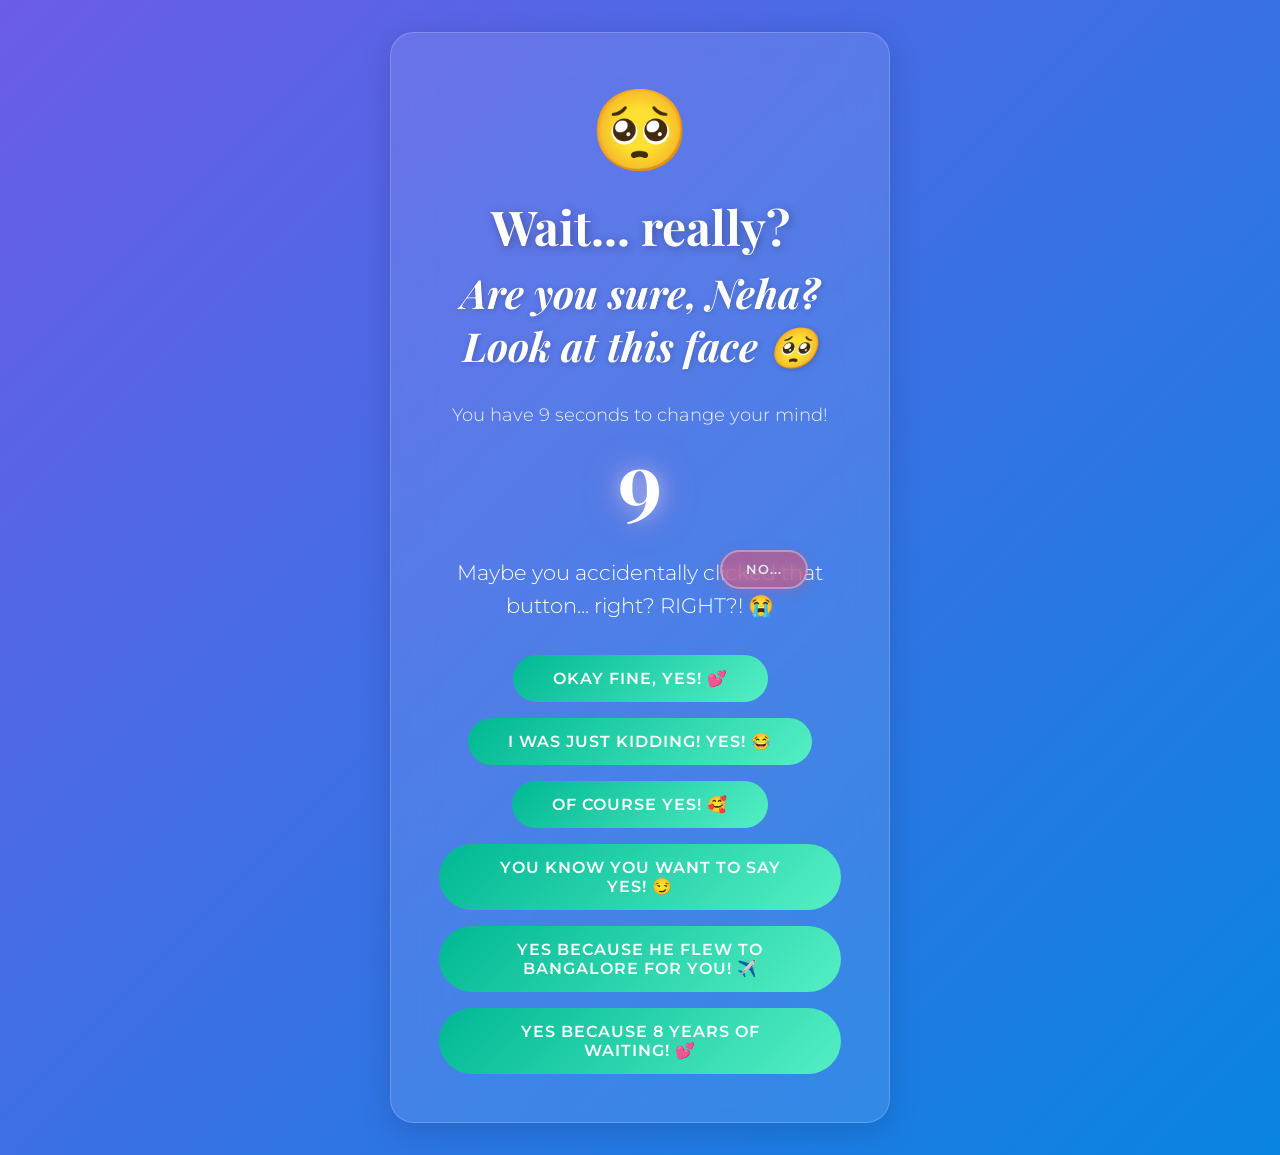
==== commit 057f1d67: "Remove bgmusic, auto-play audio on page load for index and celebration" ====
--- a/areyousure.html
+++ b/areyousure.html
@@ -63,7 +63,6 @@
   <!-- Tiny, super evasive No button -->
   <button class="btn btn-no tiny-no" id="no-btn">no...</button>
 
-  <script src="js/bgmusic.js"></script>
   <script src="js/dodge.js"></script>
   <script>
     // Countdown timer
